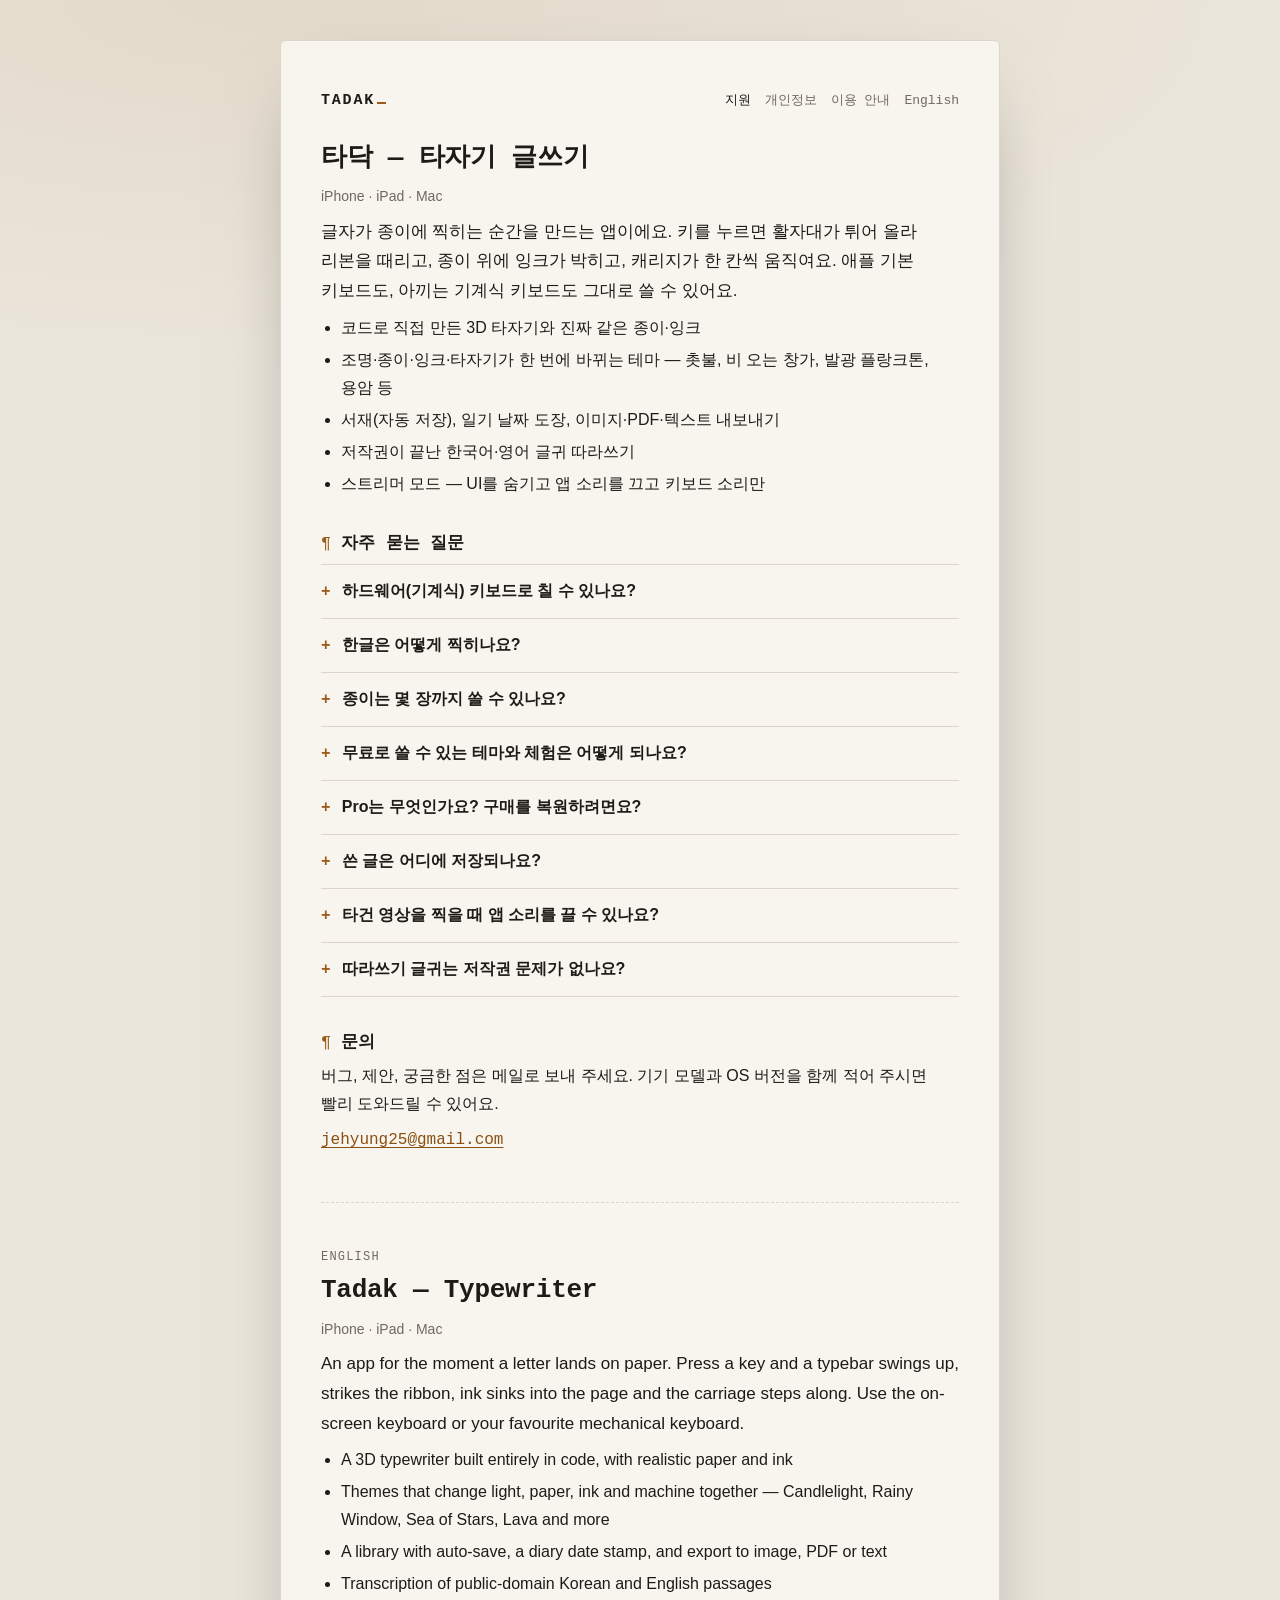
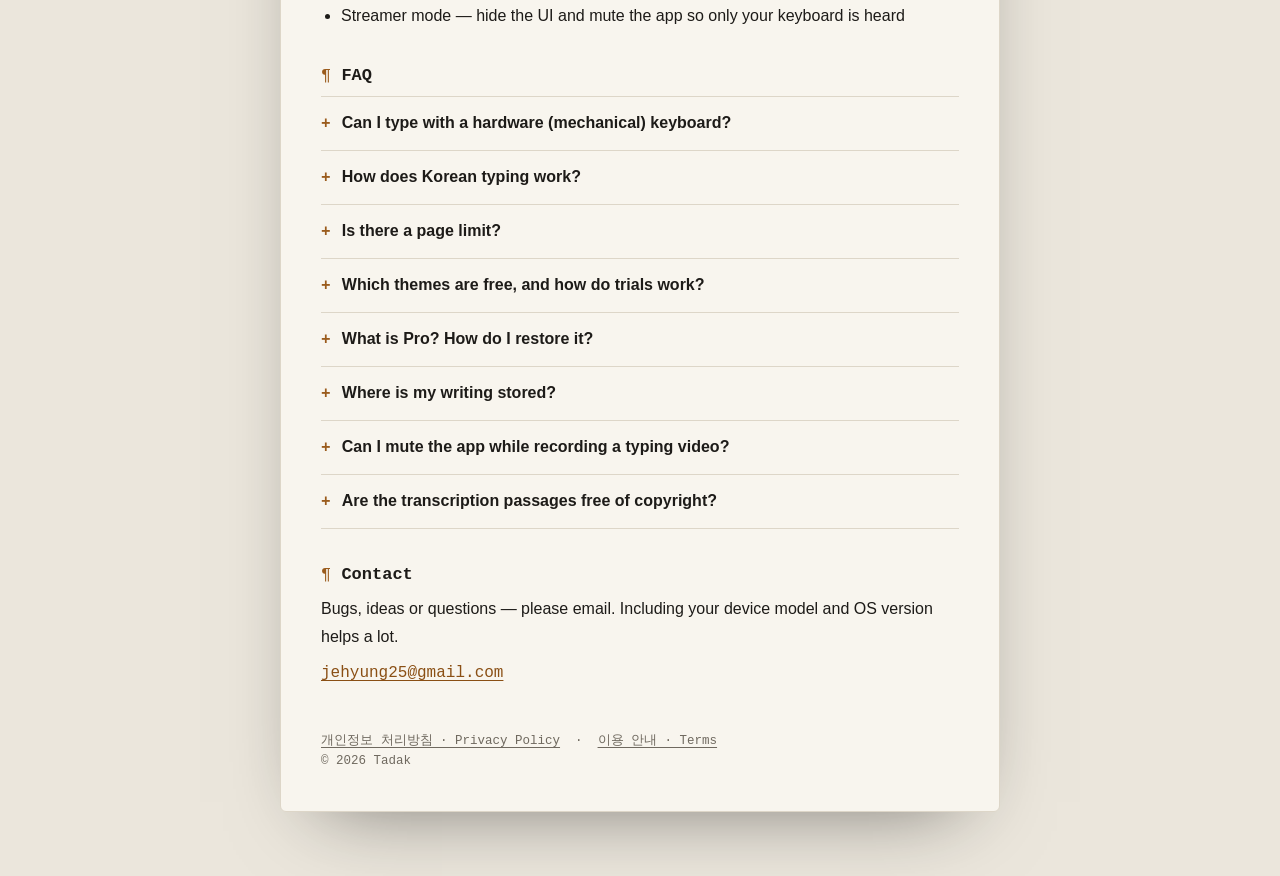
==== index.html @ 41fce273 "타닥 지원·개인정보 처리방침·이용 안내 페이지 Co-Authored-By: Claude Opus 5.5 <noreply@anthropic.com>" ====
<!DOCTYPE html>
<html lang="ko">
<head>
<meta charset="utf-8">
<meta name="viewport" content="width=device-width, initial-scale=1">
<title>타닥 (Tadak) — 지원</title>
<meta name="description" content="타닥 — 타자기 글쓰기 앱 (iPhone · iPad · Mac) 지원 · 자주 묻는 질문 · 문의">
<link rel="stylesheet" href="style.css">
</head>
<body>
<main class="sheet">
<header class="top">
  <a class="brand" href="./">TADAK<span class="caret"></span></a>
  <nav><a href="./" aria-current="page">지원</a><a href="privacy.html">개인정보</a><a href="terms.html">이용 안내</a><a href="#en">English</a></nav>
</header>

<h1>타닥 — 타자기 글쓰기</h1>
<p class="muted">iPhone · iPad · Mac</p>
<p class="lede">글자가 종이에 찍히는 순간을 만드는 앱이에요. 키를 누르면 활자대가 튀어 올라 리본을 때리고,
종이 위에 잉크가 박히고, 캐리지가 한 칸씩 움직여요. 애플 기본 키보드도, 아끼는 기계식 키보드도 그대로 쓸 수 있어요.</p>
<ul>
  <li>코드로 직접 만든 3D 타자기와 진짜 같은 종이·잉크</li>
  <li>조명·종이·잉크·타자기가 한 번에 바뀌는 테마 — 촛불, 비 오는 창가, 발광 플랑크톤, 용암 등</li>
  <li>서재(자동 저장), 일기 날짜 도장, 이미지·PDF·텍스트 내보내기</li>
  <li>저작권이 끝난 한국어·영어 글귀 따라쓰기</li>
  <li>스트리머 모드 — UI를 숨기고 앱 소리를 끄고 키보드 소리만</li>
</ul>

<h2>자주 묻는 질문</h2>

<details>
  <summary>하드웨어(기계식) 키보드로 칠 수 있나요?</summary>
  <p>네. iPhone·iPad에 블루투스나 USB 키보드를 연결하거나 Mac에서 바로 치면 돼요. 키를 누르는 순간 바로 찍혀요.
  화살표 키로 캐리지를 옮기고, 리턴 키로 줄을 바꿔요.</p>
</details>
<details>
  <summary>한글은 어떻게 찍히나요?</summary>
  <p>기기에 설정된 한글 키보드(두벌식, 천지인 등)를 그대로 써요. 조합 중인 글자도 그 자리에 바로 찍혀요.
  한글 글꼴은 옛 세벌식 타자기의 탈네모꼴과 고딕 중에서 고를 수 있어요.</p>
</details>
<details>
  <summary>종이는 몇 장까지 쓸 수 있나요?</summary>
  <p>제한이 없어요. 한 장이 끝나면 종이가 빠져나가 서재에 쌓이고 새 종이가 들어가요.</p>
</details>
<details>
  <summary>무료로 쓸 수 있는 테마와 체험은 어떻게 되나요?</summary>
  <p>클래식과 촛불 테마는 무료예요. 다른 테마는 iPhone·iPad에서 짧은 보상형 광고를 직접 골라 보면
  <b>고른 테마 1개를 15분</b> 동안 쓸 수 있어요. 광고를 불러오지 못하면 광고 없이 그냥 체험이 열려요.
  체험이 끝나면 무료 테마로 돌아가고, 쓴 글은 그대로예요. 종이·조명·잉크·타자기를 따로 고르는 커스텀은 Pro 전용이에요.</p>
  <p>Mac에는 광고도 체험도 없어요. 클래식·촛불 테마를 무료로 쓰고, 다른 테마는 미리 본 뒤 Pro로 열 수 있어요.</p>
</details>
<details>
  <summary>Pro는 무엇인가요? 구매를 복원하려면요?</summary>
  <p>Pro는 한 번 결제하는 평생 이용권이에요. 모든 테마, 종이·조명·잉크·타자기를 따로 고르는 커스텀, 광고 없음이 포함돼요.
  같은 Apple 계정으로 로그인한 다른 기기에서는 <b>설정 › Pro › 구매 복원</b>을 눌러 주세요.
  환불은 Apple이 처리해요: <a href="https://reportaproblem.apple.com">reportaproblem.apple.com</a></p>
</details>
<details>
  <summary>쓴 글은 어디에 저장되나요?</summary>
  <p>이 기기 안에만 저장돼요. 계정도 서버도 없어서 개발자는 글을 볼 수 없어요. 대신 앱을 지우면 글도 함께 지워지니,
  소중한 글은 <b>내보내기</b>(이미지·PDF·텍스트)로 따로 보관해 주세요. 기기끼리 글을 동기화하는 기능은 없어요.</p>
</details>
<details>
  <summary>타건 영상을 찍을 때 앱 소리를 끌 수 있나요?</summary>
  <p>네. 스트리머 모드에서 UI를 모두 숨기고 앱 소리만 끌 수 있어요. 타자 소리·환경음 음량은 설정에서 따로 조절해요.</p>
</details>
<details>
  <summary>따라쓰기 글귀는 저작권 문제가 없나요?</summary>
  <p>저자(번역문은 번역자도)가 1955년 이전에 세상을 떠나 저작권 보호 기간이 끝난 글만 실었어요. 글귀마다 출처를 기록해 두었어요.</p>
</details>

<h2>문의</h2>
<p>버그, 제안, 궁금한 점은 메일로 보내 주세요. 기기 모델과 OS 버전을 함께 적어 주시면 빨리 도와드릴 수 있어요.</p>
<p class="mail"><a href="mailto:jehyung25@gmail.com?subject=%5BTadak%5D%20">jehyung25@gmail.com</a></p>

<hr id="en">

<div lang="en">
<p class="lang">English</p>
<h1>Tadak — Typewriter</h1>
<p class="muted">iPhone · iPad · Mac</p>
<p class="lede">An app for the moment a letter lands on paper. Press a key and a typebar swings up, strikes the ribbon,
ink sinks into the page and the carriage steps along. Use the on-screen keyboard or your favourite mechanical keyboard.</p>
<ul>
  <li>A 3D typewriter built entirely in code, with realistic paper and ink</li>
  <li>Themes that change light, paper, ink and machine together — Candlelight, Rainy Window, Sea of Stars, Lava and more</li>
  <li>A library with auto-save, a diary date stamp, and export to image, PDF or text</li>
  <li>Transcription of public-domain Korean and English passages</li>
  <li>Streamer mode — hide the UI and mute the app so only your keyboard is heard</li>
</ul>

<h2>FAQ</h2>
<details>
  <summary>Can I type with a hardware (mechanical) keyboard?</summary>
  <p>Yes. Connect a Bluetooth or USB keyboard to your iPhone or iPad, or just type on your Mac. Letters strike the moment a key goes down.
  Arrow keys move the carriage and Return starts a new line.</p>
</details>
<details>
  <summary>How does Korean typing work?</summary>
  <p>Use any Korean keyboard set up on your device. Letters being composed are struck in place right away.
  Hangul can be set in a classic sebeolsik typewriter face or a gothic face.</p>
</details>
<details>
  <summary>Is there a page limit?</summary>
  <p>No. When a sheet is full it slides out into your library and a fresh sheet rolls in.</p>
</details>
<details>
  <summary>Which themes are free, and how do trials work?</summary>
  <p>Classic and Candlelight are free. On iPhone and iPad you can choose to watch a short rewarded ad to try
  <b>one theme of your choice for 15 minutes</b>. If an ad can't load, the trial simply opens without one.
  When a trial ends the app returns to a free theme and your writing stays as it is. Custom combinations of paper, light, ink and machine are Pro only.</p>
  <p>The Mac has no ads and no trials: Classic and Candlelight are free, and other themes can be previewed and unlocked with Pro.</p>
</details>
<details>
  <summary>What is Pro? How do I restore it?</summary>
  <p>Pro is a one-time, lifetime purchase: every theme, Custom (pick paper, light, ink and machine separately) and no ads.
  On another device signed in to the same Apple Account, tap <b>Settings › Pro › Restore Purchases</b>.
  Refunds are handled by Apple: <a href="https://reportaproblem.apple.com">reportaproblem.apple.com</a></p>
</details>
<details>
  <summary>Where is my writing stored?</summary>
  <p>Only on your device. There are no accounts and no servers, so the developer can't see it. Deleting the app deletes your writing too,
  so keep anything precious with <b>Export</b> (image, PDF or text). There is no sync between devices.</p>
</details>
<details>
  <summary>Can I mute the app while recording a typing video?</summary>
  <p>Yes. Streamer mode hides all UI and can mute the app. Typing and ambience volumes are also in Settings.</p>
</details>
<details>
  <summary>Are the transcription passages free of copyright?</summary>
  <p>Only texts whose authors (and translators) died before 1955 are included, and each passage records its source.</p>
</details>

<h2>Contact</h2>
<p>Bugs, ideas or questions — please email. Including your device model and OS version helps a lot.</p>
<p class="mail"><a href="mailto:jehyung25@gmail.com?subject=%5BTadak%5D%20">jehyung25@gmail.com</a></p>
</div>

<footer>
  <a href="privacy.html">개인정보 처리방침 · Privacy Policy</a> &nbsp;·&nbsp; <a href="terms.html">이용 안내 · Terms</a><br>
  © 2026 Tadak
</footer>
</main>
</body>
</html>
---- style.css ----
/* 타닥 지원 사이트 — 시스템 글꼴만, 가벼운 CSS. 기본은 어두운 방(먹빛), 밝은 모드는 코튼지. */
:root {
  --bg: #0f0e0d;
  --sheet: #171614;
  --fg: #e9e4da;
  --muted: #9b958a;
  --line: #2b2925;
  --accent: #d9a25f;       /* 데스크 램프의 텅스텐 빛 */
  --link: #e4b778;
  --mono: ui-monospace, "SF Mono", Menlo, "Courier New", monospace;
  --sans: -apple-system, BlinkMacSystemFont, "Apple SD Gothic Neo", "Noto Sans KR", "Helvetica Neue", sans-serif;
  color-scheme: dark;
}
@media (prefers-color-scheme: light) {
  :root {
    --bg: #ebe6dc;
    --sheet: #f8f5ee;
    --fg: #1d1b18;
    --muted: #6f695f;
    --line: #ddd6c8;
    --accent: #9a5b1c;
    --link: #8a4f14;
    color-scheme: light;
  }
}
* { box-sizing: border-box; }
html { -webkit-text-size-adjust: 100%; }
body {
  margin: 0;
  background: var(--bg);
  background-image: radial-gradient(120% 60% at 20% 0%, color-mix(in srgb, var(--accent) 9%, transparent), transparent 70%);
  background-attachment: fixed;
  color: var(--fg);
  font: 16px/1.75 var(--sans);
  word-break: keep-all;
  overflow-wrap: anywhere;
}
.sheet {
  max-width: 720px;
  margin: 40px auto 64px;
  padding: 44px 40px 40px;
  background: var(--sheet);
  border: 1px solid var(--line);
  border-radius: 6px;
  box-shadow: 0 30px 80px -40px rgba(0, 0, 0, .55);
}
@media (max-width: 760px) {
  .sheet { margin: 0; border: 0; border-radius: 0; padding: 32px 20px 40px; box-shadow: none; }
}
header.top { display: flex; justify-content: space-between; align-items: baseline; gap: 12px; flex-wrap: wrap; margin-bottom: 28px; }
.brand { font: 600 15px/1 var(--mono); letter-spacing: .12em; color: var(--fg); text-decoration: none; }
.brand .caret { display: inline-block; width: .6em; border-bottom: 2px solid var(--accent); margin-left: 2px; animation: blink 1.1s steps(1) infinite; }
@keyframes blink { 50% { opacity: 0; } }
@media (prefers-reduced-motion: reduce) { .brand .caret { animation: none; } }
nav a { font: 13px/1 var(--mono); color: var(--muted); text-decoration: none; margin-left: 14px; }
nav a:first-child { margin-left: 0; }
nav a:hover, nav a[aria-current="page"] { color: var(--fg); }
h1 { font: 600 26px/1.35 var(--mono); letter-spacing: -.01em; margin: 0 0 6px; }
h2 { font: 600 17px/1.4 var(--mono); margin: 34px 0 8px; }
h2::before { content: "¶ "; color: var(--accent); font-weight: 400; }
h3 { font: 600 15.5px/1.5 var(--sans); margin: 22px 0 4px; }
p, ul { margin: 8px 0; }
ul { padding-left: 1.25em; }
li { margin: 4px 0; }
a { color: var(--link); text-underline-offset: 3px; }
.muted { color: var(--muted); font-size: 14px; }
.lede { font-size: 17px; }
hr { border: 0; border-top: 1px dashed var(--line); margin: 48px 0; }
.lang { font: 12px/1 var(--mono); color: var(--muted); letter-spacing: .1em; text-transform: uppercase; margin: 0 0 10px; }
details { border-top: 1px solid var(--line); padding: 12px 0; }
details:last-of-type { border-bottom: 1px solid var(--line); }
summary { cursor: pointer; font-weight: 600; list-style: none; }
summary::-webkit-details-marker { display: none; }
summary::before { content: "+"; font-family: var(--mono); color: var(--accent); display: inline-block; width: 1.3em; }
details[open] summary::before { content: "−"; }
details > *:not(summary) { margin-left: 1.3em; }
table { border-collapse: collapse; width: 100%; font-size: 14.5px; margin: 10px 0; }
th, td { text-align: left; vertical-align: top; padding: 7px 8px; border-bottom: 1px solid var(--line); }
th { color: var(--muted); font-weight: 500; white-space: nowrap; }
.mail { font-family: var(--mono); }
footer { margin-top: 44px; font: 12.5px/1.6 var(--mono); color: var(--muted); }
footer a { color: var(--muted); }
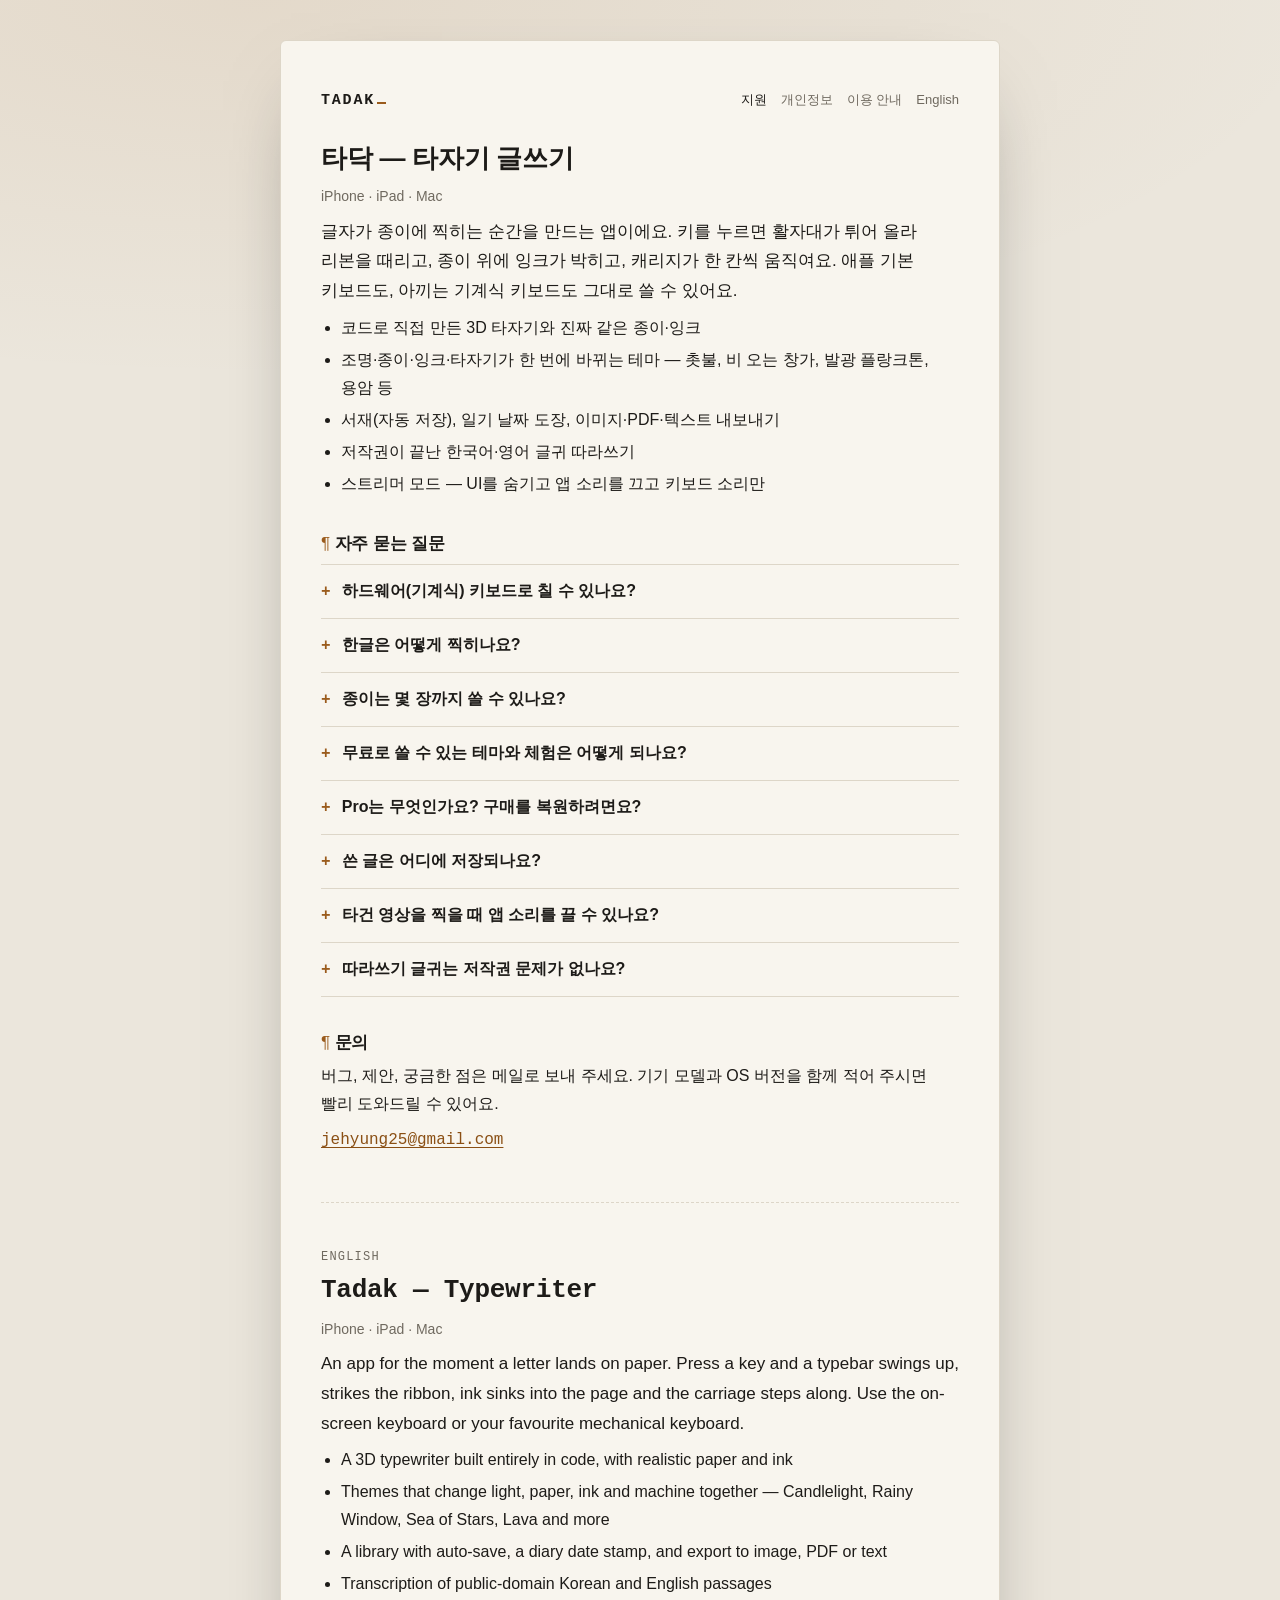
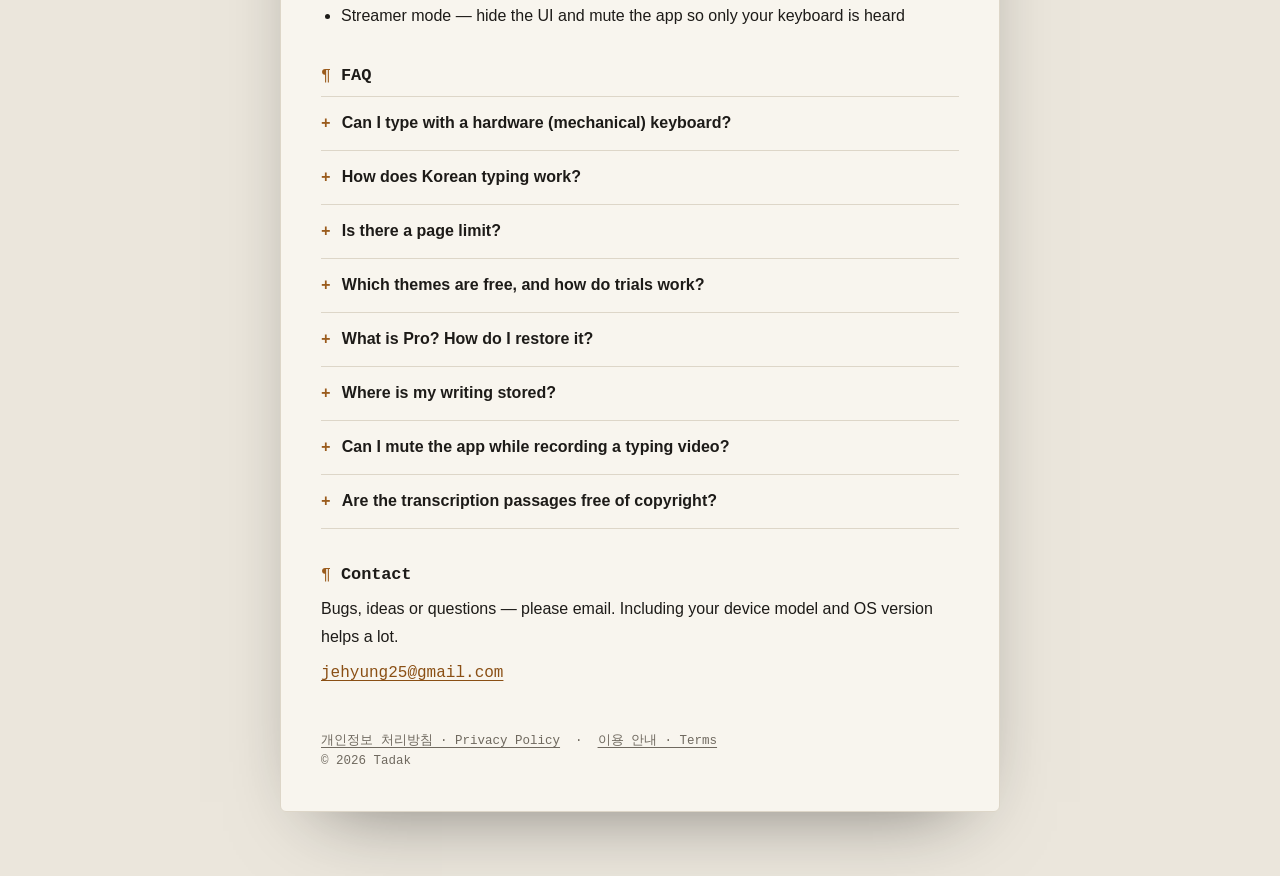
==== commit 2f573d16: "앱과 맞춤: Pro 내용(한글 글꼴 3종·녹화·워터마크 끄기), 사진 저장(자랑 이미지·녹화 영상), 광고 청소년 보호 문구, 글귀 출처 문장 Co-Authored-By: Clau" ====
--- a/index.html
+++ b/index.html
@@ -51,7 +51,7 @@
 </details>
 <details>
   <summary>Pro는 무엇인가요? 구매를 복원하려면요?</summary>
-  <p>Pro는 한 번 결제하는 평생 이용권이에요. 모든 테마, 종이·조명·잉크·타자기를 따로 고르는 커스텀, 광고 없음이 포함돼요.
+  <p>Pro는 한 번 결제하는 평생 이용권이에요. 모든 테마, 종이·조명·잉크·타자기를 따로 고르는 커스텀, Pro 한글 글꼴 3종(또박·편지·손때), 녹화(최대 4K), 내보내기 워터마크 끄기, 광고 없음이 포함돼요.
   같은 Apple 계정으로 로그인한 다른 기기에서는 <b>설정 › Pro › 구매 복원</b>을 눌러 주세요.
   환불은 Apple이 처리해요: <a href="https://reportaproblem.apple.com">reportaproblem.apple.com</a></p>
 </details>
@@ -66,7 +66,7 @@
 </details>
 <details>
   <summary>따라쓰기 글귀는 저작권 문제가 없나요?</summary>
-  <p>저자(번역문은 번역자도)가 1955년 이전에 세상을 떠나 저작권 보호 기간이 끝난 글만 실었어요. 글귀마다 출처를 기록해 두었어요.</p>
+  <p>저자(번역문은 번역자도)가 1955년 이전에 세상을 떠나 저작권 보호 기간이 끝난 글만 실었어요. 위키문헌과 프로젝트 구텐베르크에서 가져왔고, 앱에는 저자와 작고 연도를 보여 줘요.</p>
 </details>
 
 <h2>문의</h2>
@@ -113,7 +113,7 @@
 </details>
 <details>
   <summary>What is Pro? How do I restore it?</summary>
-  <p>Pro is a one-time, lifetime purchase: every theme, Custom (pick paper, light, ink and machine separately) and no ads.
+  <p>Pro is a one-time, lifetime purchase: every theme, Custom (pick paper, light, ink and machine separately), three Pro Hangul typefaces (Crisp, Letter, Patina), recording (up to 4K), turning off the export watermark, and no ads.
   On another device signed in to the same Apple Account, tap <b>Settings › Pro › Restore Purchases</b>.
   Refunds are handled by Apple: <a href="https://reportaproblem.apple.com">reportaproblem.apple.com</a></p>
 </details>
@@ -128,7 +128,7 @@
 </details>
 <details>
   <summary>Are the transcription passages free of copyright?</summary>
-  <p>Only texts whose authors (and translators) died before 1955 are included, and each passage records its source.</p>
+  <p>Only texts whose authors (and translators) died before 1955 are included. They come from Wikisource and Project Gutenberg, and the app shows each author with the year they died.</p>
 </details>
 
 <h2>Contact</h2>
--- a/style.css
+++ b/style.css
@@ -52,12 +52,15 @@
 .brand .caret { display: inline-block; width: .6em; border-bottom: 2px solid var(--accent); margin-left: 2px; animation: blink 1.1s steps(1) infinite; }
 @keyframes blink { 50% { opacity: 0; } }
 @media (prefers-reduced-motion: reduce) { .brand .caret { animation: none; } }
-nav a { font: 13px/1 var(--mono); color: var(--muted); text-decoration: none; margin-left: 14px; }
+nav a { font: 13px/1 var(--sans); color: var(--muted); text-decoration: none; margin-left: 14px; }
 nav a:first-child { margin-left: 0; }
 nav a:hover, nav a[aria-current="page"] { color: var(--fg); }
 h1 { font: 600 26px/1.35 var(--mono); letter-spacing: -.01em; margin: 0 0 6px; }
 h2 { font: 600 17px/1.4 var(--mono); margin: 34px 0 8px; }
 h2::before { content: "¶ "; color: var(--accent); font-weight: 400; }
+/* 한국어 제목은 고정폭 글꼴의 넓은 띄어쓰기를 피해 시스템 글꼴로, 영어 제목만 타자기 느낌의 고정폭 */
+:lang(ko) h1, :lang(ko) h2 { font-family: var(--sans); letter-spacing: -.01em; }
+:lang(en) h1, :lang(en) h2 { font-family: var(--mono); }
 h3 { font: 600 15.5px/1.5 var(--sans); margin: 22px 0 4px; }
 p, ul { margin: 8px 0; }
 ul { padding-left: 1.25em; }
